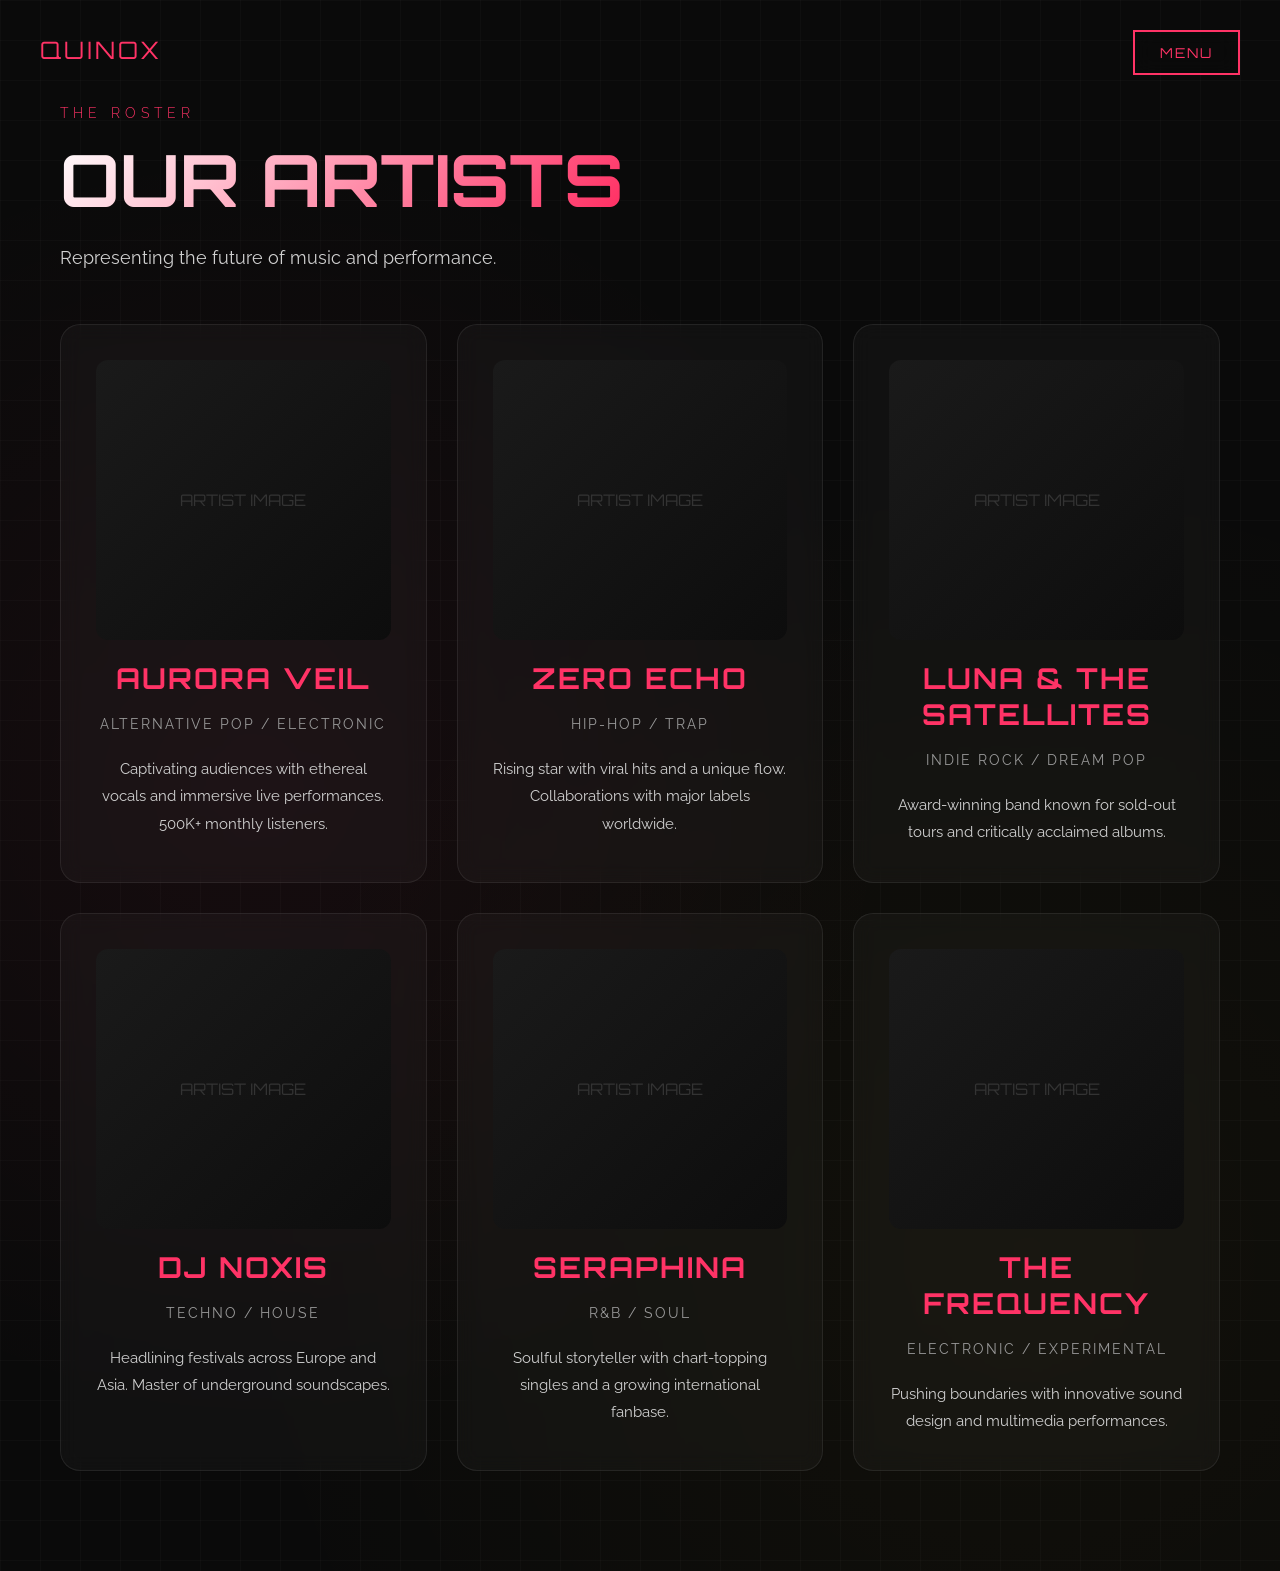
==== artists.html @ 762e1c39 "Create artists.html" ====
<!DOCTYPE html>
<html lang="en">
<head>
    <meta charset="UTF-8">
    <meta name="viewport" content="width=device-width, initial-scale=1.0">
    <title>Our Artists | Quinox Talent</title>
    <link rel="stylesheet" href="style.css">
</head>
<body>
    <div class="logo">QUINOX</div>
    
    <div id="myNav" class="menu-overlay">
        <a href="javascript:void(0)" class="closebtn" onclick="closeNav()">&times;</a>
        <a href="index.html">Home</a>
        <a href="artists.html">Our Artists</a>
        <a href="studio.html">Our Studio</a>
        <a href="events.html">Events</a>
        <a href="socials.html">Social Media</a>
        <a href="contact.html">Contact Us</a>
    </div>
    <button class="nav-toggle" onclick="openNav()">Menu</button>

    <div class="container">
        <p class="subtitle">The Roster</p>
        <h1>OUR ARTISTS</h1>
        <p>Representing the future of music and performance.</p>

        <div class="grid">
            <!-- Artist 1 -->
            <div class="card artist-card">
                <div class="img-box">ARTIST IMAGE</div>
                <h2>AURORA VEIL</h2>
                <p class="genre">Alternative Pop / Electronic</p>
                <br>
                <p style="font-size: 0.95rem;">Captivating audiences with ethereal vocals and immersive live performances. 500K+ monthly listeners.</p>
            </div>

            <!-- Artist 2 -->
            <div class="card artist-card">
                <div class="img-box">ARTIST IMAGE</div>
                <h2>ZERO ECHO</h2>
                <p class="genre">Hip-Hop / Trap</p>
                <br>
                <p style="font-size: 0.95rem;">Rising star with viral hits and a unique flow. Collaborations with major labels worldwide.</p>
            </div>

            <!-- Artist 3 -->
            <div class="card artist-card">
                <div class="img-box">ARTIST IMAGE</div>
                <h2>LUNA & THE SATELLITES</h2>
                <p class="genre">Indie Rock / Dream Pop</p>
                <br>
                <p style="font-size: 0.95rem;">Award-winning band known for sold-out tours and critically acclaimed albums.</p>
            </div>

            <!-- Artist 4 -->
            <div class="card artist-card">
                <div class="img-box">ARTIST IMAGE</div>
                <h2>DJ NOXIS</h2>
                <p class="genre">Techno / House</p>
                <br>
                <p style="font-size: 0.95rem;">Headlining festivals across Europe and Asia. Master of underground soundscapes.</p>
            </div>

            <!-- Artist 5 -->
            <div class="card artist-card">
                <div class="img-box">ARTIST IMAGE</div>
                <h2>SERAPHINA</h2>
                <p class="genre">R&B / Soul</p>
                <br>
                <p style="font-size: 0.95rem;">Soulful storyteller with chart-topping singles and a growing international fanbase.</p>
            </div>

            <!-- Artist 6 -->
            <div class="card artist-card">
                <div class="img-box">ARTIST IMAGE</div>
                <h2>THE FREQUENCY</h2>
                <p class="genre">Electronic / Experimental</p>
                <br>
                <p style="font-size: 0.95rem;">Pushing boundaries with innovative sound design and multimedia performances.</p>
            </div>
        </div>
    </div>

    <script src="script.js"></script>
</body>
</html>
---- style.css ----
/* style.css */
@import url('https://fonts.googleapis.com/css2?family=Raleway:wght@300;500;800&family=Orbitron:wght@700;900&display=swap');

:root {
    --bg-color: #0a0a0a;
    --card-bg: rgba(255, 255, 255, 0.03);
    --text-main: #ffffff;
    --text-muted: #999999;
    --accent: #ff3366; /* Quinox Pink/Red */
    --accent-secondary: #ffcc00; /* Gold accent */
    --accent-glow: #00ffff; /* Cyan */
    --border: rgba(255, 255, 255, 0.08);
    --font-heading: 'Orbitron', sans-serif;
    --font-body: 'Raleway', sans-serif;
}

* {
    margin: 0;
    padding: 0;
    box-sizing: border-box;
}

body {
    background-color: var(--bg-color);
    color: var(--text-main);
    font-family: var(--font-body);
    overflow-x: hidden;
    background-image: 
        radial-gradient(circle at 20% 50%, rgba(255, 51, 102, 0.05) 0%, transparent 50%),
        radial-gradient(circle at 80% 80%, rgba(255, 204, 0, 0.03) 0%, transparent 50%),
        linear-gradient(rgba(255, 255, 255, 0.02) 1px, transparent 1px),
        linear-gradient(90deg, rgba(255, 255, 255, 0.02) 1px, transparent 1px);
    background-size: 100% 100%, 100% 100%, 40px 40px, 40px 40px;
}

/* --- Navigation Button --- */
.nav-toggle {
    position: fixed;
    top: 30px;
    right: 40px;
    z-index: 1000;
    background: transparent;
    border: 2px solid var(--accent);
    color: var(--accent);
    padding: 12px 25px;
    font-family: var(--font-heading);
    cursor: pointer;
    text-transform: uppercase;
    transition: all 0.3s ease;
    backdrop-filter: blur(10px);
    font-size: 0.85rem;
    letter-spacing: 2px;
}

.nav-toggle:hover {
    background: var(--accent);
    color: #fff;
    box-shadow: 0 0 20px var(--accent), 0 0 40px rgba(255, 51, 102, 0.3);
    transform: translateY(-2px);
}

/* --- Full Screen Menu Overlay --- */
.menu-overlay {
    height: 100%;
    width: 0;
    position: fixed;
    z-index: 999;
    top: 0;
    right: 0;
    background: linear-gradient(135deg, rgba(10, 10, 10, 0.98) 0%, rgba(20, 10, 15, 0.98) 100%);
    backdrop-filter: blur(15px);
    overflow-x: hidden;
    transition: 0.5s;
    display: flex;
    flex-direction: column;
    justify-content: center;
    align-items: center;
}

.menu-overlay a {
    padding: 18px;
    text-decoration: none;
    font-size: 2.2rem;
    color: var(--text-muted);
    font-family: var(--font-heading);
    display: block;
    transition: all 0.3s ease;
    text-transform: uppercase;
    letter-spacing: 3px;
}

.menu-overlay a:hover {
    color: var(--accent);
    text-shadow: 0 0 20px var(--accent);
    transform: scale(1.05) translateX(-10px);
}

.closebtn {
    position: absolute;
    top: 20px;
    right: 45px;
    font-size: 60px !important;
    color: var(--accent) !important;
}

/* --- Logo/Brand --- */
.logo {
    font-family: var(--font-heading);
    font-size: 1.5rem;
    position: fixed;
    top: 35px;
    left: 40px;
    z-index: 100;
    letter-spacing: 3px;
    color: var(--accent);
}

/* --- Layouts --- */
.container {
    max-width: 1200px;
    margin: 0 auto;
    padding: 100px 20px;
}

h1 {
    font-family: var(--font-heading);
    font-size: 4.5rem;
    margin-bottom: 20px;
    background: linear-gradient(135deg, #fff 0%, var(--accent) 50%, var(--accent-secondary) 100%);
    -webkit-background-clip: text;
    -webkit-text-fill-color: transparent;
    line-height: 1.2;
}

h2 {
    font-family: var(--font-heading);
    font-size: 1.8rem;
    margin-bottom: 15px;
    color: var(--accent);
    letter-spacing: 2px;
}

h3 {
    font-family: var(--font-heading);
    font-size: 1.2rem;
    color: var(--accent-secondary);
    letter-spacing: 2px;
}

p {
    font-size: 1.1rem;
    line-height: 1.8;
    color: #d0d0d0;
}

/* --- Hero Section --- */
.hero {
    height: 100vh;
    display: flex;
    flex-direction: column;
    justify-content: center;
    position: relative;
}

.subtitle {
    color: var(--accent);
    letter-spacing: 5px;
    text-transform: uppercase;
    font-size: 0.9rem;
    margin-bottom: 10px;
    font-weight: 300;
}

.cta-link {
    color: white;
    text-decoration: none;
    border-bottom: 2px solid var(--accent);
    width: max-content;
    padding-bottom: 5px;
    transition: 0.3s;
    margin-top: 30px;
    display: inline-block;
    text-transform: uppercase;
    letter-spacing: 2px;
    font-size: 0.95rem;
}

.cta-link:hover {
    color: var(--accent);
    border-color: var(--accent-secondary);
}

/* --- Cards (Glassmorphism) --- */
.grid {
    display: grid;
    grid-template-columns: repeat(auto-fit, minmax(320px, 1fr));
    gap: 30px;
    margin-top: 50px;
}

.card {
    background: var(--card-bg);
    border: 1px solid var(--border);
    padding: 35px;
    border-radius: 20px;
    transition: all 0.4s ease;
    backdrop-filter: blur(10px);
}

.card:hover {
    border-color: var(--accent);
    transform: translateY(-8px);
    box-shadow: 0 15px 40px rgba(255, 51, 102, 0.15);
    background: rgba(255, 255, 255, 0.05);
}

/* --- Artist Cards --- */
.artist-card {
    text-align: center;
}

.artist-card h2 {
    margin-top: 20px;
}

.genre {
    color: var(--text-muted);
    font-size: 0.9rem;
    text-transform: uppercase;
    letter-spacing: 2px;
}

/* --- Form --- */
form {
    display: flex;
    flex-direction: column;
    gap: 20px;
    max-width: 600px;
}

label {
    color: var(--text-muted);
    font-size: 0.85rem;
    text-transform: uppercase;
    letter-spacing: 2px;
    font-family: var(--font-heading);
}

input, textarea, select {
    background: rgba(255, 255, 255, 0.05);
    border: 1px solid var(--border);
    padding: 15px;
    color: white;
    font-family: var(--font-body);
    font-size: 1rem;
    outline: none;
    border-radius: 8px;
    transition: 0.3s;
}

input:focus, textarea:focus, select:focus {
    border-color: var(--accent);
    box-shadow: 0 0 15px rgba(255, 51, 102, 0.2);
    background: rgba(255, 255, 255, 0.08);
}

button.submit-btn {
    background: linear-gradient(135deg, var(--accent) 0%, #cc0044 100%);
    border: none;
    padding: 18px;
    color: white;
    font-weight: bold;
    cursor: pointer;
    text-transform: uppercase;
    font-family: var(--font-heading);
    letter-spacing: 3px;
    border-radius: 8px;
    transition: 0.3s;
    font-size: 0.9rem;
}

button.submit-btn:hover {
    box-shadow: 0 5px 25px rgba(255, 51, 102, 0.4);
    transform: translateY(-3px);
}

/* --- Image Placeholders --- */
.img-box {
    width: 100%;
    height: 280px;
    background: linear-gradient(135deg, #1a1a1a 0%, #0d0d0d 100%);
    margin-bottom: 20px;
    display: flex;
    align-items: center;
    justify-content: center;
    color: #333;
    font-family: var(--font-heading);
    border-radius: 12px;
    position: relative;
    overflow: hidden;
}

.img-box::before {
    content: '';
    position: absolute;
    top: 0;
    left: -100%;
    width: 100%;
    height: 100%;
    background: linear-gradient(90deg, transparent, rgba(255, 51, 102, 0.1), transparent);
    transition: 0.5s;
}

.card:hover .img-box::before {
    left: 100%;
}

/* --- Social Links --- */
.social-card {
    text-align: center;
    text-decoration: none;
    display: block;
    position: relative;
}

.social-card h2 {
    margin-bottom: 10px;
}

.social-handle {
    color: var(--accent-glow) !important;
    font-size: 1.1rem;
    font-weight: 500;
}

/* --- Event Tags --- */
.event-tag {
    display: inline-block;
    padding: 8px 15px;
    background: rgba(255, 51, 102, 0.1);
    border: 1px solid var(--accent);
    border-radius: 20px;
    font-size: 0.8rem;
    text-transform: uppercase;
    letter-spacing: 1px;
    margin-bottom: 15px;
    color: var(--accent);
}

.event-tag.past {
    background: rgba(153, 153, 153, 0.1);
    border-color: var(--text-muted);
    color: var(--text-muted);
}

/* --- Contact Grid --- */
.contact-grid {
    display: grid;
    grid-template-columns: 1fr 1.2fr;
    gap: 50px;
    margin-top: 50px;
}

.info-card {
    background: var(--card-bg);
    border: 1px solid var(--border);
    padding: 30px;
    border-radius: 20px;
    backdrop-filter: blur(10px);
}

.info-card h3 {
    margin-bottom: 10px;
    margin-top: 25px;
}

.info-card h3:first-child {
    margin-top: 0;
}

/* --- Responsive --- */
@media (max-width: 768px) {
    h1 { font-size: 3rem; }
    .nav-toggle { top: 20px; right: 20px; }
    .logo { top: 25px; left: 20px; font-size: 1.2rem; }
    .contact-grid { grid-template-columns: 1fr; }
    .menu-overlay a { font-size: 1.5rem; }
}
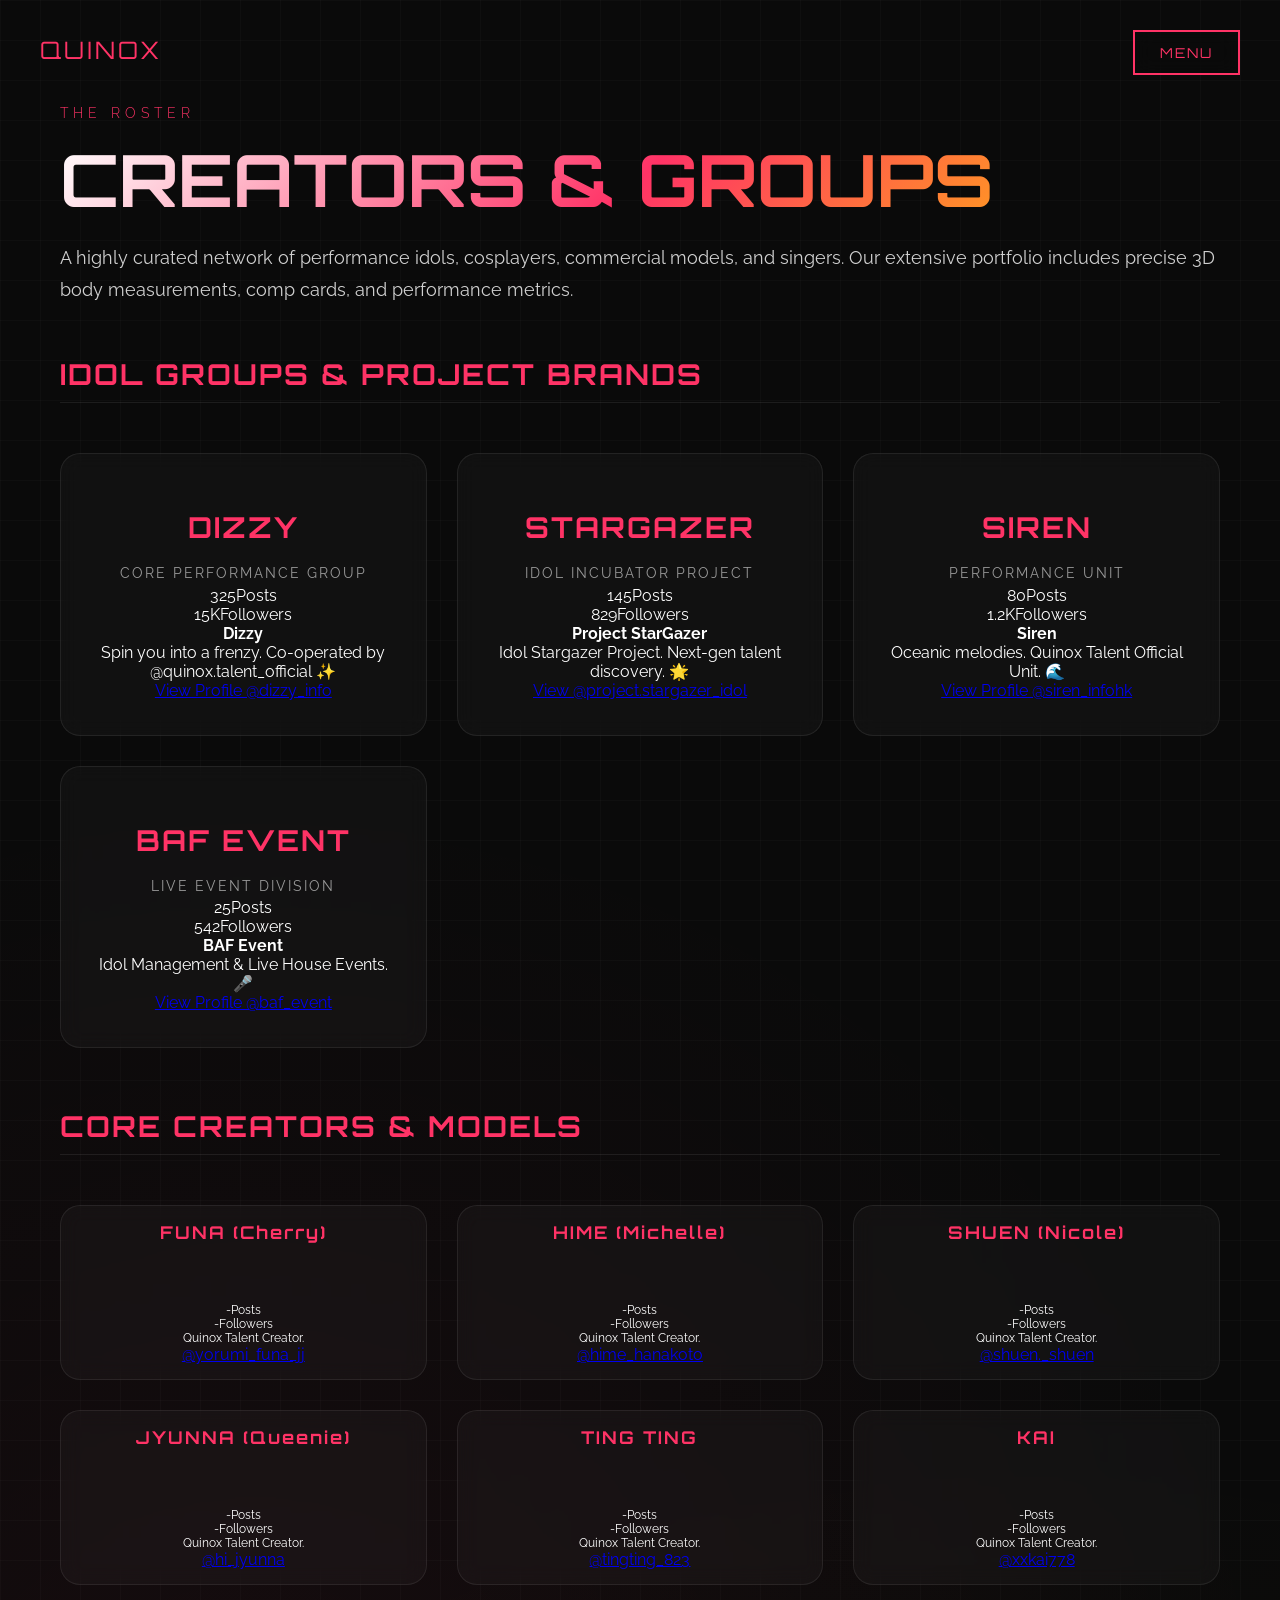
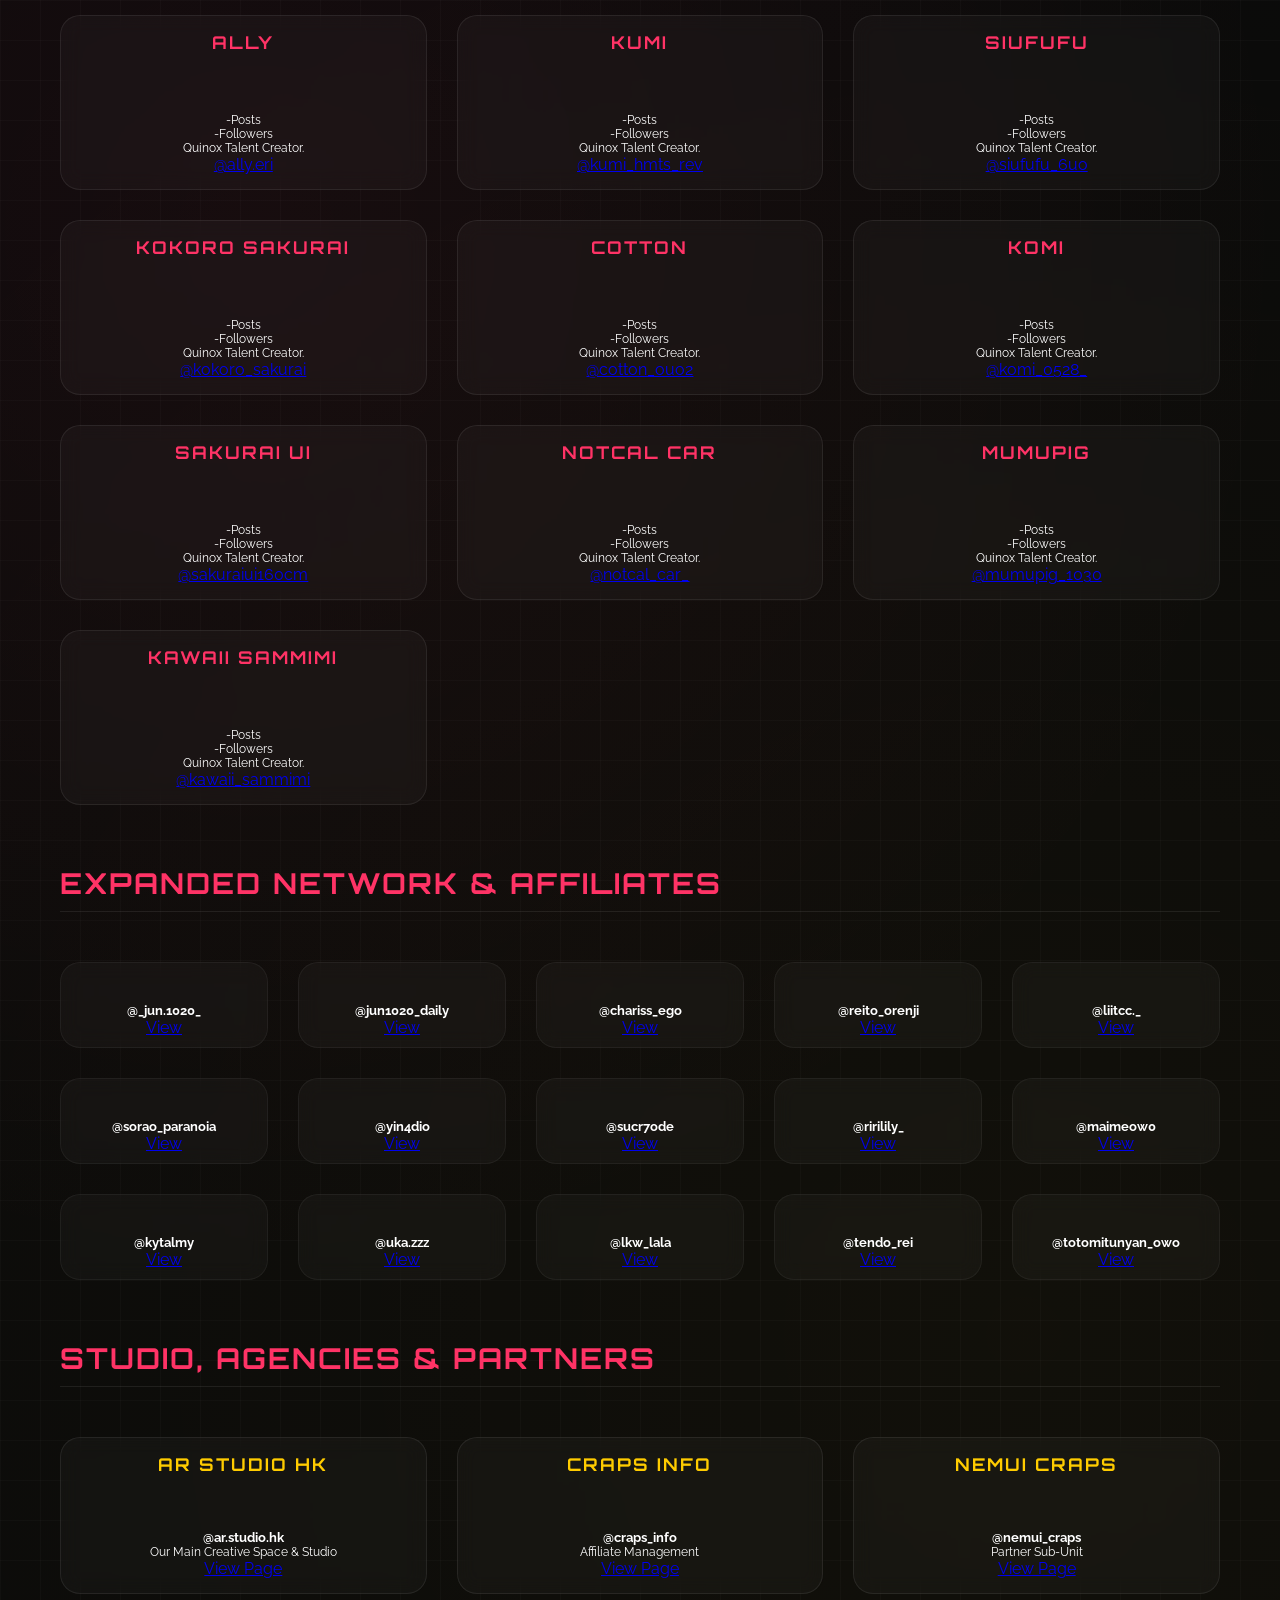
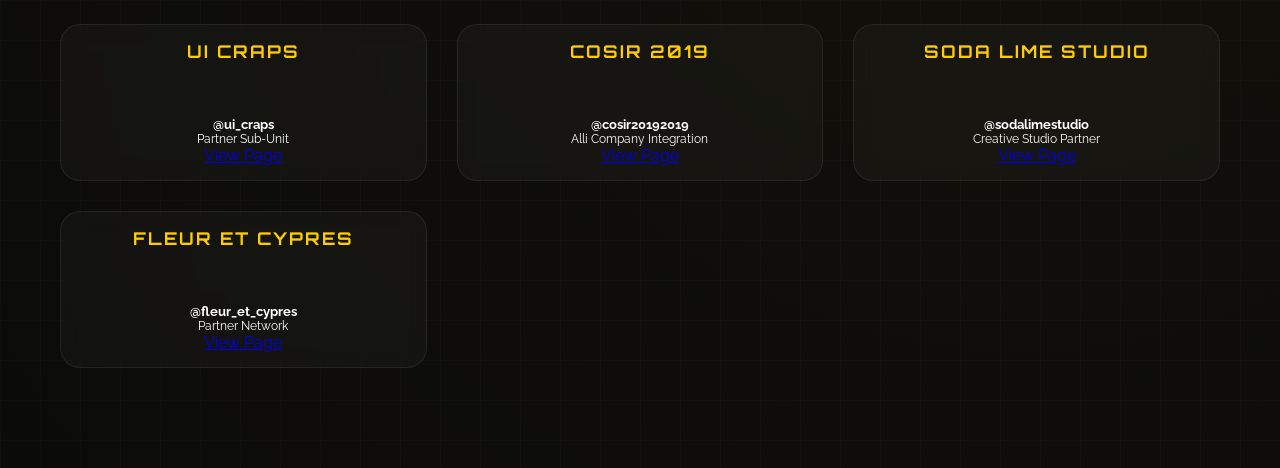
==== commit 476c85aa: "Update artists.html" ====
--- a/artists.html
+++ b/artists.html
@@ -3,7 +3,7 @@
 <head>
     <meta charset="UTF-8">
     <meta name="viewport" content="width=device-width, initial-scale=1.0">
-    <title>Our Artists | Quinox Talent</title>
+    <title>Creators & Groups | Quinox Talent</title>
     <link rel="stylesheet" href="style.css">
 </head>
 <body>
@@ -12,73 +12,166 @@
     <div id="myNav" class="menu-overlay">
         <a href="javascript:void(0)" class="closebtn" onclick="closeNav()">&times;</a>
         <a href="index.html">Home</a>
-        <a href="artists.html">Our Artists</a>
-        <a href="studio.html">Our Studio</a>
-        <a href="events.html">Events</a>
-        <a href="socials.html">Social Media</a>
-        <a href="contact.html">Contact Us</a>
+        <a href="artists.html">Creators & Groups</a>
+        <a href="studio.html">Studio & Production</a>
+        <a href="events.html">Performances & Campaigns</a>
+        <a href="socials.html">Network Ecosystem</a>
+        <a href="contact.html">Contact & B2B</a>
     </div>
     <button class="nav-toggle" onclick="openNav()">Menu</button>
 
     <div class="container">
         <p class="subtitle">The Roster</p>
-        <h1>OUR ARTISTS</h1>
-        <p>Representing the future of music and performance.</p>
+        <h1>CREATORS & GROUPS</h1>
+        <p>A highly curated network of performance idols, cosplayers, commercial models, and singers. Our extensive portfolio includes precise 3D body measurements, comp cards, and performance metrics.</p>
 
+        <h2 style="margin-top: 50px; border-bottom: 1px solid var(--border); padding-bottom: 10px;">IDOL GROUPS & PROJECT BRANDS</h2>
         <div class="grid">
-            <!-- Artist 1 -->
             <div class="card artist-card">
-                <div class="img-box">ARTIST IMAGE</div>
-                <h2>AURORA VEIL</h2>
-                <p class="genre">Alternative Pop / Electronic</p>
-                <br>
-                <p style="font-size: 0.95rem;">Captivating audiences with ethereal vocals and immersive live performances. 500K+ monthly listeners.</p>
+                <h2>DIZZY</h2><p class="genre">Core Performance Group</p>
+                <div class="ig-preview-card">
+                    <div class="ig-header">
+                        <div class="ig-avatar"><div class="ig-avatar-inner"></div></div>
+                        <div class="ig-stats"><div><span>325</span>Posts</div><div><span>15K</span>Followers</div></div>
+                    </div>
+                    <div class="ig-bio"><strong>Dizzy</strong><br>Spin you into a frenzy. Co-operated by @quinox.talent_official ✨</div>
+                    <div class="ig-grid"><div class="ig-grid-item"></div><div class="ig-grid-item"></div><div class="ig-grid-item"></div></div>
+                    <a href="https://www.instagram.com/dizzy_info/" target="_blank" class="ig-btn">View Profile @dizzy_info</a>
+                </div>
             </div>
+            <div class="card artist-card">
+                <h2>STARGAZER</h2><p class="genre">Idol Incubator Project</p>
+                <div class="ig-preview-card">
+                    <div class="ig-header">
+                        <div class="ig-avatar"><div class="ig-avatar-inner"></div></div>
+                        <div class="ig-stats"><div><span>145</span>Posts</div><div><span>829</span>Followers</div></div>
+                    </div>
+                    <div class="ig-bio"><strong>Project StarGazer</strong><br>Idol Stargazer Project. Next-gen talent discovery. 🌟</div>
+                    <div class="ig-grid"><div class="ig-grid-item"></div><div class="ig-grid-item"></div><div class="ig-grid-item"></div></div>
+                    <a href="https://www.instagram.com/project.stargazer_idol/" target="_blank" class="ig-btn">View @project.stargazer_idol</a>
+                </div>
+            </div>
+            <div class="card artist-card">
+                <h2>SIREN</h2><p class="genre">Performance Unit</p>
+                <div class="ig-preview-card">
+                    <div class="ig-header">
+                        <div class="ig-avatar"><div class="ig-avatar-inner"></div></div>
+                        <div class="ig-stats"><div><span>80</span>Posts</div><div><span>1.2K</span>Followers</div></div>
+                    </div>
+                    <div class="ig-bio"><strong>Siren</strong><br>Oceanic melodies. Quinox Talent Official Unit. 🌊</div>
+                    <div class="ig-grid"><div class="ig-grid-item"></div><div class="ig-grid-item"></div><div class="ig-grid-item"></div></div>
+                    <a href="https://www.instagram.com/siren_infohk/" target="_blank" class="ig-btn">View Profile @siren_infohk</a>
+                </div>
+            </div>
+            <div class="card artist-card">
+                <h2>BAF EVENT</h2><p class="genre">Live Event Division</p>
+                <div class="ig-preview-card">
+                    <div class="ig-header">
+                        <div class="ig-avatar"><div class="ig-avatar-inner"></div></div>
+                        <div class="ig-stats"><div><span>25</span>Posts</div><div><span>542</span>Followers</div></div>
+                    </div>
+                    <div class="ig-bio"><strong>BAF Event</strong><br>Idol Management & Live House Events. 🎤</div>
+                    <div class="ig-grid"><div class="ig-grid-item"></div><div class="ig-grid-item"></div><div class="ig-grid-item"></div></div>
+                    <a href="https://www.instagram.com/baf_event/" target="_blank" class="ig-btn">View Profile @baf_event</a>
+                </div>
+            </div>
+        </div>
 
-            <!-- Artist 2 -->
-            <div class="card artist-card">
-                <div class="img-box">ARTIST IMAGE</div>
-                <h2>ZERO ECHO</h2>
-                <p class="genre">Hip-Hop / Trap</p>
-                <br>
-                <p style="font-size: 0.95rem;">Rising star with viral hits and a unique flow. Collaborations with major labels worldwide.</p>
-            </div>
+        <h2 style="margin-top: 60px; border-bottom: 1px solid var(--border); padding-bottom: 10px;">CORE CREATORS & MODELS</h2>
+        <div class="grid">
+            <script>
+                const coreCreators = [
+                    {name: "FUNA (Cherry)", handle: "yorumi_funa_jj"},
+                    {name: "HIME (Michelle)", handle: "hime_hanakoto"},
+                    {name: "SHUEN (Nicole)", handle: "shuen._shuen"},
+                    {name: "JYUNNA (Queenie)", handle: "hi_jyunna"},
+                    {name: "TING TING", handle: "tingting_823"},
+                    {name: "KAI", handle: "xxkai778"},
+                    {name: "ALLY", handle: "ally.eri"},
+                    {name: "KUMI", handle: "kumi_hmts_rev"},
+                    {name: "SIUFUFU", handle: "siufufu_6uo"},
+                    {name: "KOKORO SAKURAI", handle: "kokoro_sakurai"},
+                    {name: "COTTON", handle: "cotton_ouo2"},
+                    {name: "KOMI", handle: "komi_0528_"},
+                    {name: "SAKURAI UI", handle: "sakuraiui160cm"},
+                    {name: "NOTCAL CAR", handle: "notcal_car_"},
+                    {name: "MUMUPIG", handle: "mumupig_1030"},
+                    {name: "KAWAII SAMMIMI", handle: "kawaii_sammimi"}
+                ];
+                
+                coreCreators.forEach(creator => {
+                    document.write(`
+                    <div class="card artist-card" style="padding: 15px;">
+                        <h2 style="font-size: 1.1rem; margin-top:0;">${creator.name}</h2>
+                        <div class="ig-preview-card" style="margin-top: 10px;">
+                            <div class="ig-header">
+                                <div class="ig-avatar" style="width:45px; height:45px;"><div class="ig-avatar-inner"></div></div>
+                                <div class="ig-stats" style="font-size: 0.75rem;"><div><span>-</span>Posts</div><div><span>-</span>Followers</div></div>
+                            </div>
+                            <div class="ig-bio" style="font-size: 0.75rem;">Quinox Talent Creator.</div>
+                            <div class="ig-grid"><div class="ig-grid-item"></div><div class="ig-grid-item"></div><div class="ig-grid-item"></div></div>
+                            <a href="https://www.instagram/${creator.handle}/" target="_blank" class="ig-btn">@${creator.handle}</a>
+                        </div>
+                    </div>
+                    `);
+                });
+            </script>
+        </div>
 
-            <!-- Artist 3 -->
-            <div class="card artist-card">
-                <div class="img-box">ARTIST IMAGE</div>
-                <h2>LUNA & THE SATELLITES</h2>
-                <p class="genre">Indie Rock / Dream Pop</p>
-                <br>
-                <p style="font-size: 0.95rem;">Award-winning band known for sold-out tours and critically acclaimed albums.</p>
-            </div>
+        <h2 style="margin-top: 60px; border-bottom: 1px solid var(--border); padding-bottom: 10px;">EXPANDED NETWORK & AFFILIATES</h2>
+        <div class="grid" style="grid-template-columns: repeat(auto-fit, minmax(200px, 1fr));">
+            <script>
+                const expandedNetwork = [
+                    "_jun.1020_", "jun1020_daily", "chariss_ego", "reito_orenji", "liitcc._", 
+                    "sorao_paranoia", "yin4dio", "sucr7ode", "ririlily_", "maimeow0", 
+                    "kytalmy", "uka.zzz", "lkw_lala", "tendo_rei", "totomitunyan_owo"
+                ];
+                
+                expandedNetwork.forEach(handle => {
+                    document.write(`
+                    <div class="card artist-card" style="padding: 10px; border-color: rgba(255,255,255,0.05);">
+                        <div class="ig-preview-card" style="margin-top: 0;">
+                            <div class="ig-header" style="margin-bottom:0;">
+                                <div class="ig-avatar" style="width:30px; height:30px;"><div class="ig-avatar-inner"></div></div>
+                                <div style="font-size:0.8rem; font-weight:bold; word-break: break-all;">@${handle}</div>
+                            </div>
+                            <a href="https://www.instagram/${handle}/" target="_blank" class="ig-btn" style="padding: 4px 0; margin-top:8px;">View</a>
+                        </div>
+                    </div>
+                    `);
+                });
+            </script>
+        </div>
 
-            <!-- Artist 4 -->
-            <div class="card artist-card">
-                <div class="img-box">ARTIST IMAGE</div>
-                <h2>DJ NOXIS</h2>
-                <p class="genre">Techno / House</p>
-                <br>
-                <p style="font-size: 0.95rem;">Headlining festivals across Europe and Asia. Master of underground soundscapes.</p>
-            </div>
-
-            <!-- Artist 5 -->
-            <div class="card artist-card">
-                <div class="img-box">ARTIST IMAGE</div>
-                <h2>SERAPHINA</h2>
-                <p class="genre">R&B / Soul</p>
-                <br>
-                <p style="font-size: 0.95rem;">Soulful storyteller with chart-topping singles and a growing international fanbase.</p>
-            </div>
-
-            <!-- Artist 6 -->
-            <div class="card artist-card">
-                <div class="img-box">ARTIST IMAGE</div>
-                <h2>THE FREQUENCY</h2>
-                <p class="genre">Electronic / Experimental</p>
-                <br>
-                <p style="font-size: 0.95rem;">Pushing boundaries with innovative sound design and multimedia performances.</p>
-            </div>
+        <h2 style="margin-top: 60px; border-bottom: 1px solid var(--border); padding-bottom: 10px;">STUDIO, AGENCIES & PARTNERS</h2>
+        <div class="grid">
+            <script>
+                const partners = [
+                    {name: "AR STUDIO HK", handle: "ar.studio.hk", desc: "Our Main Creative Space & Studio"},
+                    {name: "CRAPS INFO", handle: "craps_info", desc: "Affiliate Management"},
+                    {name: "NEMUI CRAPS", handle: "nemui_craps", desc: "Partner Sub-Unit"},
+                    {name: "UI CRAPS", handle: "ui_craps", desc: "Partner Sub-Unit"},
+                    {name: "COSIR 2019", handle: "cosir20192019", desc: "Alli Company Integration"},
+                    {name: "SODA LIME STUDIO", handle: "sodalimestudio", desc: "Creative Studio Partner"},
+                    {name: "FLEUR ET CYPRES", handle: "fleur_et_cypres", desc: "Partner Network"}
+                ];
+                
+                partners.forEach(partner => {
+                    document.write(`
+                    <div class="card artist-card" style="padding: 15px;">
+                        <h2 style="font-size: 1.1rem; margin-top:0; color:var(--accent-secondary);">${partner.name}</h2>
+                        <div class="ig-preview-card" style="margin-top: 10px;">
+                            <div class="ig-header">
+                                <div class="ig-avatar" style="width:40px; height:40px;"><div class="ig-avatar-inner"></div></div>
+                                <div style="font-size:0.8rem; font-weight:bold;">@${partner.handle}</div>
+                            </div>
+                            <div class="ig-bio" style="font-size: 0.75rem;">${partner.desc}</div>
+                            <a href="https://www.instagram/${partner.handle}/" target="_blank" class="ig-btn">View Page</a>
+                        </div>
+                    </div>
+                    `);
+                });
+            </script>
         </div>
     </div>
 
